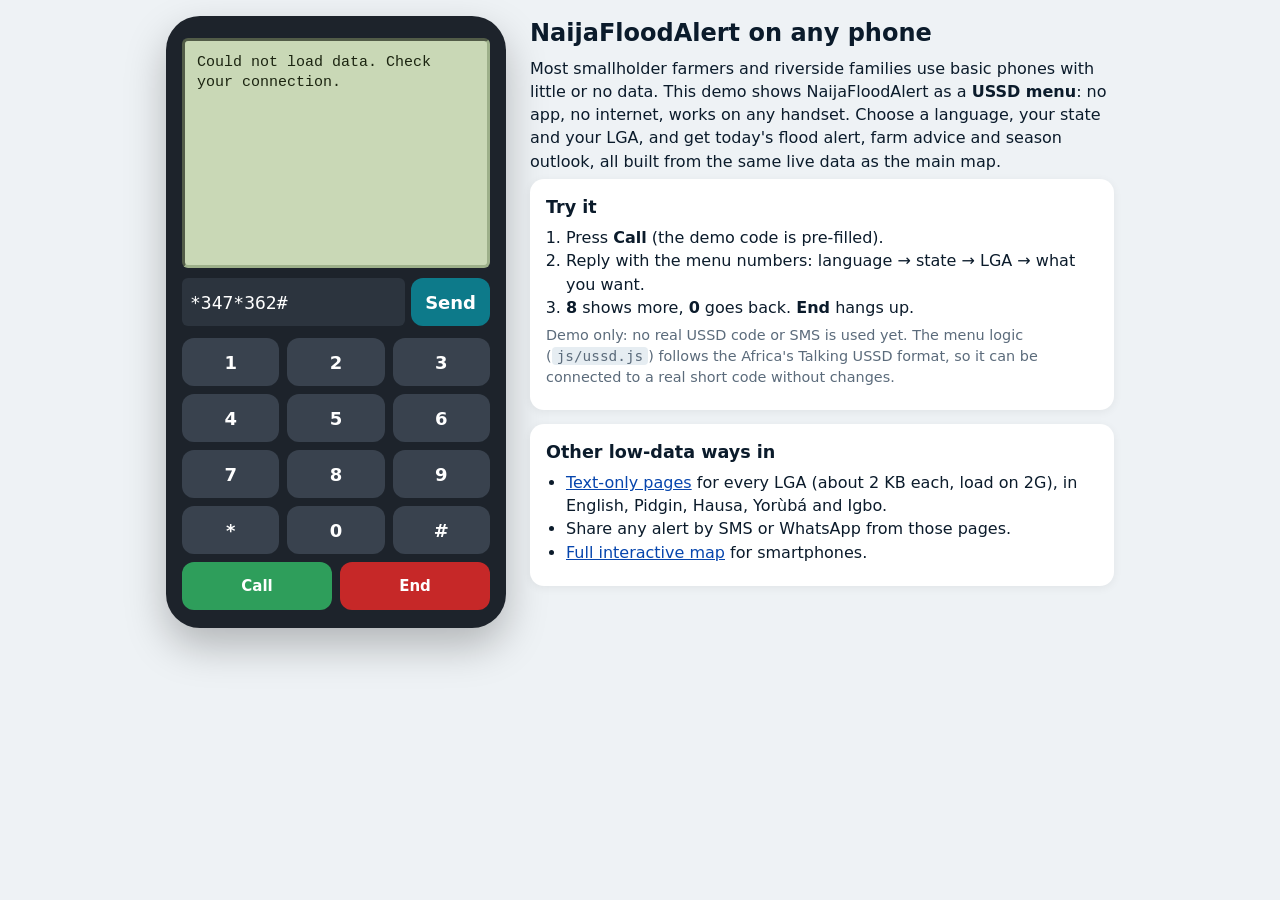
==== site/ussd.html @ 41d46818 "Add basic-phone USSD demo page [skip ci]" ====
<!doctype html>
<html lang="en">
<head>
<meta charset="utf-8">
<meta name="viewport" content="width=device-width,initial-scale=1">
<title>NaijaFloodAlert USSD demo</title>
<meta name="description" content="Try NaijaFloodAlert on a basic phone: a USSD menu with flood, farm and season advice for every LGA in five Nigerian languages.">
<style>
  :root { --ink:#0b1b2b; --muted:#5b6b7b; --bg:#eef2f5; --card:#fff; --accent:#0d7a8a; }
  * { box-sizing: border-box; }
  body { margin: 0; font: 16px/1.45 system-ui, -apple-system, Segoe UI, Roboto, sans-serif; color: var(--ink); background: var(--bg); }
  main { max-width: 980px; margin: 0 auto; padding: 16px; display: grid; gap: 24px; grid-template-columns: 340px 1fr; align-items: start; }
  @media (max-width: 760px) { main { grid-template-columns: 1fr; } }
  h1 { font-size: 1.5rem; margin: 0 0 4px; }
  p { margin: 6px 0; }
  .muted { color: var(--muted); font-size: .9rem; }
  .phone { background: #1d232b; border-radius: 34px; padding: 22px 16px 18px; box-shadow: 0 18px 40px rgba(0,0,0,.25); max-width: 340px; margin: 0 auto; width: 100%; }
  .screen { background: #c9d8b6; color: #1b2410; border-radius: 6px; min-height: 230px; padding: 12px; font: 15px/1.35 "Courier New", monospace; white-space: pre-wrap; word-break: break-word; border: 3px inset #9db08a; }
  .screen.busy { opacity: .5; }
  .entry { display: flex; gap: 6px; margin-top: 10px; }
  .entry input { flex: 1; min-width: 0; font: 18px monospace; padding: 8px; border-radius: 6px; border: 0; background: #2c343e; color: #fff; }
  .keys { display: grid; grid-template-columns: repeat(3, 1fr); gap: 8px; margin-top: 12px; }
  .keys button, .entry button { font: 600 18px system-ui; padding: 12px 0; border-radius: 12px; border: 0; background: #39424e; color: #fff; cursor: pointer; min-height: 48px; }
  .keys button:active { background: #4c5866; }
  .entry button { padding: 0 14px; background: var(--accent); }
  .row { display: flex; gap: 8px; margin-top: 8px; }
  .row button { flex: 1; font: 600 15px system-ui; padding: 12px; border-radius: 12px; border: 0; cursor: pointer; min-height: 48px; }
  .call { background: #2e9e5b; color: #fff; } .end { background: #c62828; color: #fff; }
  .card { background: var(--card); border-radius: 14px; padding: 16px; box-shadow: 0 2px 10px rgba(0,0,0,.06); }
  .card h2 { font-size: 1.1rem; margin: 0 0 6px; }
  ol, ul { padding-left: 20px; margin: 6px 0; }
  code { background: #e6edf2; padding: 1px 5px; border-radius: 4px; }
  a { color: #0645ad; }
  .log { font: 13px monospace; color: var(--muted); max-height: 140px; overflow: auto; }
</style>
</head>
<body>
<main>
  <section>
    <div class="phone" aria-label="Basic phone simulator">
      <div class="screen" id="screen" role="status" aria-live="polite">Dial *347*362# and press Call.</div>
      <div class="entry"><input id="inp" inputmode="numeric" autocomplete="off" aria-label="Your reply" placeholder="*347*362#"><button id="send">Send</button></div>
      <div class="keys" id="keys"></div>
      <div class="row"><button class="call" id="call">Call</button><button class="end" id="end">End</button></div>
    </div>
  </section>
  <section>
    <h1>NaijaFloodAlert on any phone</h1>
    <p>Most smallholder farmers and riverside families use basic phones with little or no data. This demo shows NaijaFloodAlert as a <b>USSD menu</b>: no app, no internet, works on any handset. Choose a language, your state and your LGA, and get today's flood alert, farm advice and season outlook, all built from the same live data as the main map.</p>
    <div class="card">
      <h2>Try it</h2>
      <ol>
        <li>Press <b>Call</b> (the demo code is pre-filled).</li>
        <li>Reply with the menu numbers: language → state → LGA → what you want.</li>
        <li><b>8</b> shows more, <b>0</b> goes back. <b>End</b> hangs up.</li>
      </ol>
      <p class="muted">Demo only: no real USSD code or SMS is used yet. The menu logic (<code>js/ussd.js</code>) follows the Africa's Talking USSD format, so it can be connected to a real short code without changes.</p>
    </div>
    <div class="card" style="margin-top:14px">
      <h2>Other low-data ways in</h2>
      <ul>
        <li><a href="lite/en/index.html">Text-only pages</a> for every LGA (about 2 KB each, load on 2G), in English, Pidgin, Hausa, Yorùbá and Igbo.</li>
        <li>Share any alert by SMS or WhatsApp from those pages.</li>
        <li><a href="./">Full interactive map</a> for smartphones.</li>
      </ul>
    </div>
    <p class="muted" id="upd"></p>
    <div class="log" id="log" aria-label="Session log"></div>
  </section>
</main>
<script src="js/i18n.js"></script>
<script src="js/ussd.js"></script>
<script>
(function () {
  "use strict";
  const $ = (id) => document.getElementById(id);
  let data = null, session = null;
  const keys = ["1","2","3","4","5","6","7","8","9","*","0","#"];
  $("keys").innerHTML = keys.map((k) => `<button data-k="${k}">${k}</button>`).join("");
  $("keys").addEventListener("click", (e) => { const k = e.target.dataset.k; if (k) $("inp").value += k; });
  $("inp").value = "*347*362#";
  const show = (s) => { $("screen").textContent = s.replace(/^(CON|END) /, ""); };
  const log = (s) => { $("log").textContent = s + "\n" + $("log").textContent; };
  function respond(reply) {
    const out = NFA_USSD.handle(session.join("*"), data, NFA_I18N);
    show(out); log(`> ${reply || "dial"}  →  ${out.split("\n")[0]}`);
    if (out.startsWith("END")) session = null;
    $("inp").value = "";
  }
  function call() {
    if (!data) { show("Loading data…"); return; }
    session = []; respond("");
  }
  function send() {
    const v = $("inp").value.trim();
    if (!session) { if (/^\*\d+(\*\d+)*#$/.test(v)) call(); else show("Dial *347*362# and press Call."); return; }
    if (!v) return;
    session.push(v); respond(v);
  }
  $("call").addEventListener("click", () => { session ? send() : call(); });
  $("send").addEventListener("click", send);
  $("inp").addEventListener("keydown", (e) => { if (e.key === "Enter") send(); });
  $("end").addEventListener("click", () => { session = null; show("Session ended. Dial *347*362# and press Call."); $("inp").value = "*347*362#"; });
  fetch("data/lite.json", { cache: "no-cache" }).then((r) => r.json()).then((d) => {
    data = d; $("upd").textContent = `Data updated ${(d.generated || "").replace("T", " ").slice(0, 16)} UTC · ${d.lgas.length} LGAs · ${d.states.length} states`;
  }).catch(() => show("Could not load data. Check your connection."));
})();
</script>
</body>
</html>
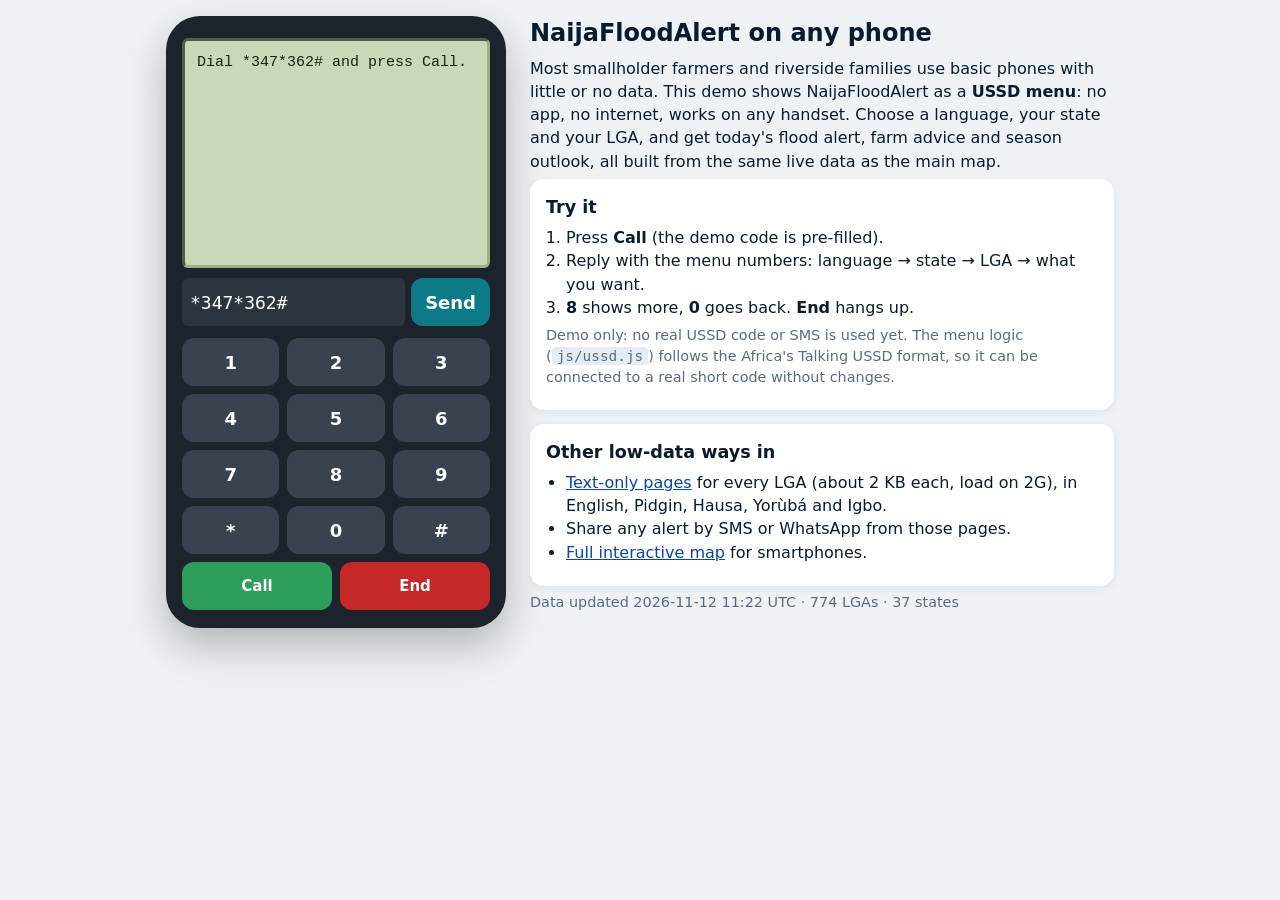
==== commit 3dd1ab13: "USSD demo: load the farm advisory script [skip ci]" ====
--- a/site/ussd.html
+++ b/site/ussd.html
@@ -69,6 +69,7 @@
   </section>
 </main>
 <script src="js/i18n.js"></script>
+<script src="js/farmflood.js"></script>
 <script src="js/ussd.js"></script>
 <script>
 (function () {
